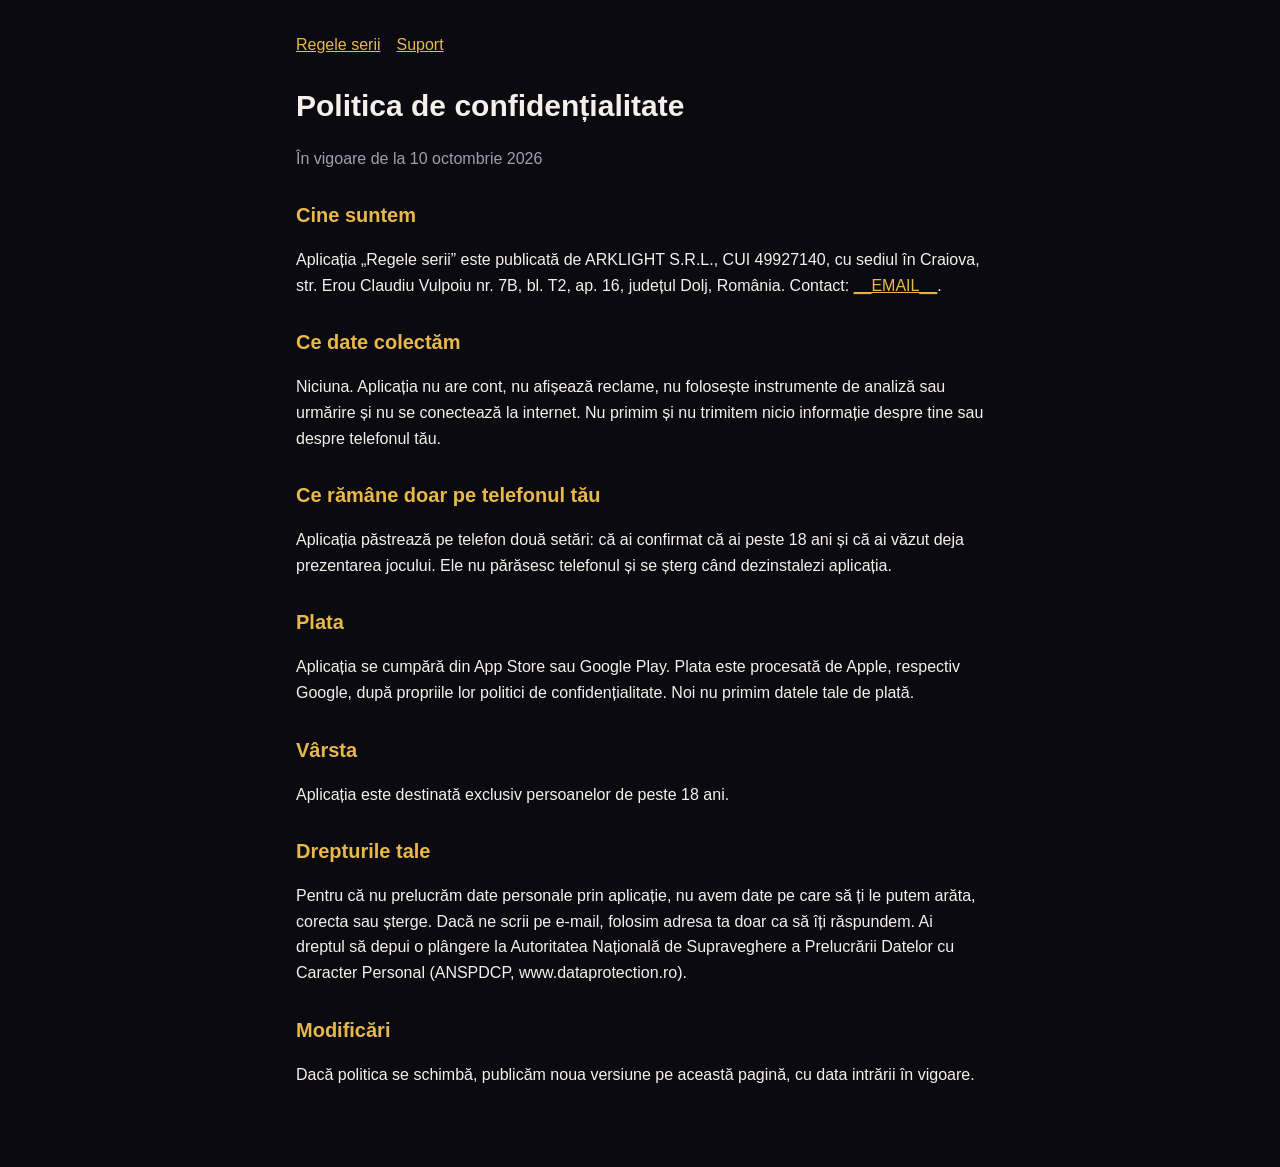
==== confidentialitate.html @ 8ca4d1cf "Politica de confidențialitate și pagina de suport (ciornă, e-mail de completat)" ====
<!doctype html><html lang="ro"><head><meta charset="utf-8"><meta name="viewport" content="width=device-width,initial-scale=1">
<title>Politica de confidențialitate – Regele serii</title><link rel="stylesheet" href="style.css"></head><body><main>
<nav><a href="index.html">Regele serii</a><a href="suport.html">Suport</a></nav>
<h1>Politica de confidențialitate</h1><p class="muted">În vigoare de la 10 octombrie 2026</p>

<h2>Cine suntem</h2>
<p>Aplicația „Regele serii” este publicată de ARKLIGHT S.R.L., CUI 49927140, cu sediul în Craiova, str. Erou Claudiu Vulpoiu nr. 7B, bl. T2, ap. 16, județul Dolj, România. Contact: <a href="mailto:__EMAIL__">__EMAIL__</a>.</p>

<h2>Ce date colectăm</h2>
<p>Niciuna. Aplicația nu are cont, nu afișează reclame, nu folosește instrumente de analiză sau urmărire și nu se conectează la internet. Nu primim și nu trimitem nicio informație despre tine sau despre telefonul tău.</p>

<h2>Ce rămâne doar pe telefonul tău</h2>
<p>Aplicația păstrează pe telefon două setări: că ai confirmat că ai peste 18 ani și că ai văzut deja prezentarea jocului. Ele nu părăsesc telefonul și se șterg când dezinstalezi aplicația.</p>

<h2>Plata</h2>
<p>Aplicația se cumpără din App Store sau Google Play. Plata este procesată de Apple, respectiv Google, după propriile lor politici de confidențialitate. Noi nu primim datele tale de plată.</p>

<h2>Vârsta</h2>
<p>Aplicația este destinată exclusiv persoanelor de peste 18 ani.</p>

<h2>Drepturile tale</h2>
<p>Pentru că nu prelucrăm date personale prin aplicație, nu avem date pe care să ți le putem arăta, corecta sau șterge. Dacă ne scrii pe e-mail, folosim adresa ta doar ca să îți răspundem. Ai dreptul să depui o plângere la Autoritatea Națională de Supraveghere a Prelucrării Datelor cu Caracter Personal (ANSPDCP, www.dataprotection.ro).</p>

<h2>Modificări</h2>
<p>Dacă politica se schimbă, publicăm noua versiune pe această pagină, cu data intrării în vigoare.</p>
</main></body></html>
---- style.css ----
:root{--bg:#0B0A10;--text:#F4F1EA;--muted:#A39DB0;--gold:#E8B84A}
*{box-sizing:border-box}body{margin:0;background:var(--bg);color:var(--text);font:16px/1.6 -apple-system,BlinkMacSystemFont,"Segoe UI",Roboto,sans-serif}
main{max-width:720px;margin:0 auto;padding:32px 16px 64px}h1{font-size:30px;margin:0 0 4px}h2{font-size:20px;margin:28px 0 6px;color:var(--gold)}
p,li{color:var(--text)}.muted{color:var(--muted)}a{color:var(--gold)}nav{margin-bottom:24px}nav a{margin-right:16px}
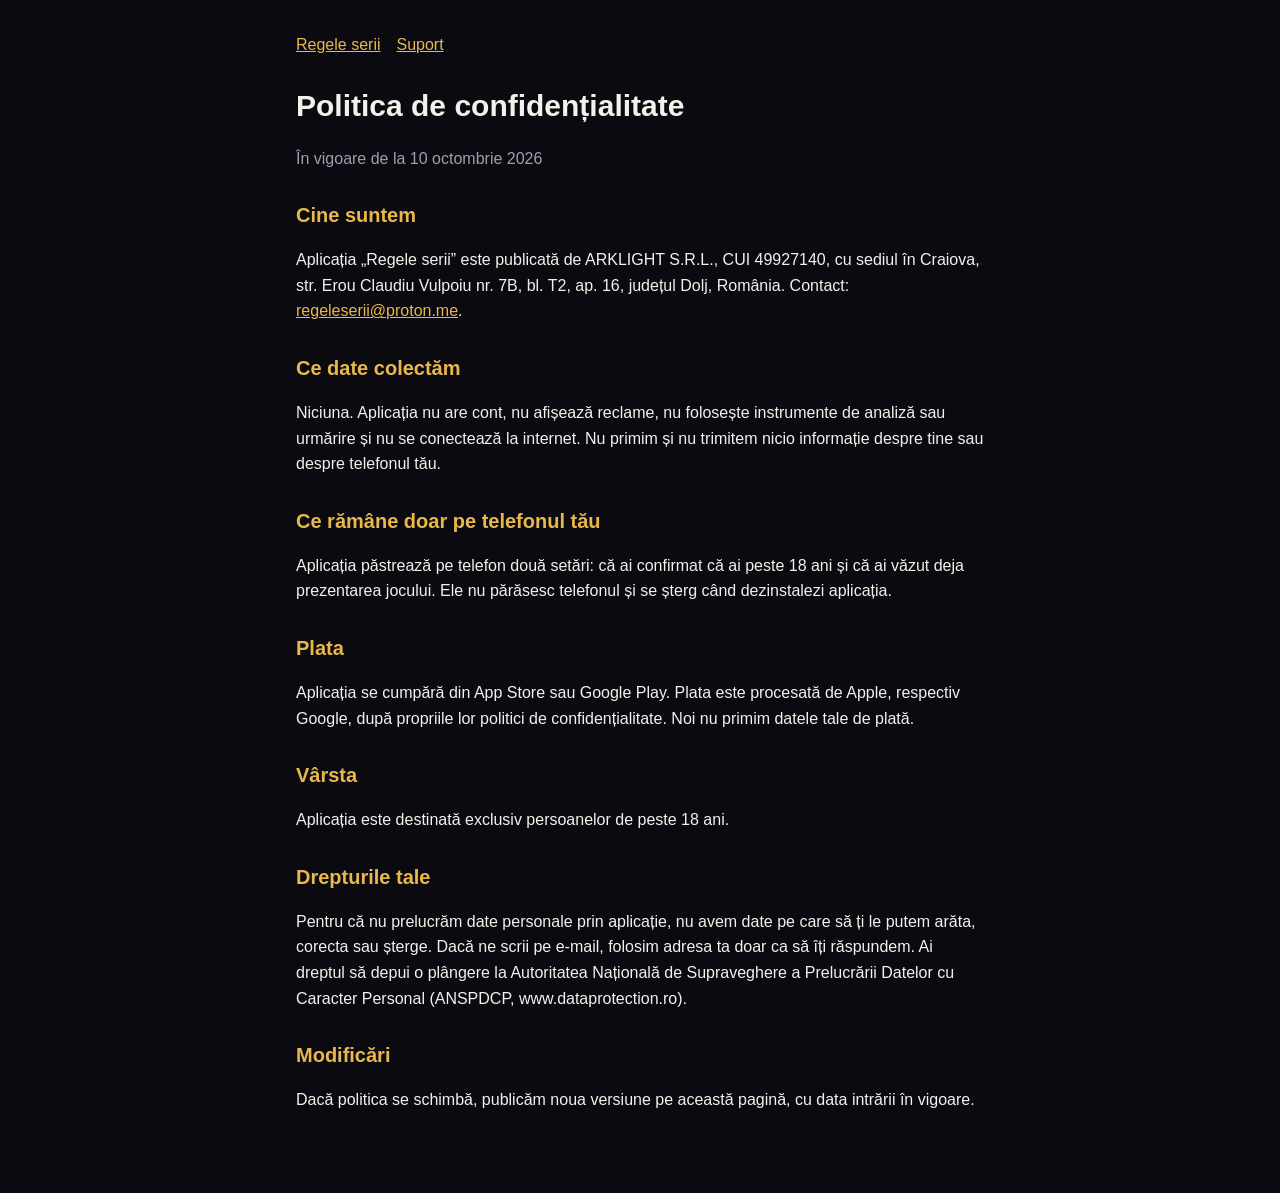
==== commit a4fe8684: "E-mail de contact: regeleserii@proton.me Co-Authored-By: Claude Opus 5.5 <noreply@anthropic.com>" ====
--- a/confidentialitate.html
+++ b/confidentialitate.html
@@ -4,7 +4,7 @@
 <h1>Politica de confidențialitate</h1><p class="muted">În vigoare de la 10 octombrie 2026</p>
 
 <h2>Cine suntem</h2>
-<p>Aplicația „Regele serii” este publicată de ARKLIGHT S.R.L., CUI 49927140, cu sediul în Craiova, str. Erou Claudiu Vulpoiu nr. 7B, bl. T2, ap. 16, județul Dolj, România. Contact: <a href="mailto:__EMAIL__">__EMAIL__</a>.</p>
+<p>Aplicația „Regele serii” este publicată de ARKLIGHT S.R.L., CUI 49927140, cu sediul în Craiova, str. Erou Claudiu Vulpoiu nr. 7B, bl. T2, ap. 16, județul Dolj, România. Contact: <a href="mailto:regeleserii@proton.me">regeleserii@proton.me</a>.</p>
 
 <h2>Ce date colectăm</h2>
 <p>Niciuna. Aplicația nu are cont, nu afișează reclame, nu folosește instrumente de analiză sau urmărire și nu se conectează la internet. Nu primim și nu trimitem nicio informație despre tine sau despre telefonul tău.</p>
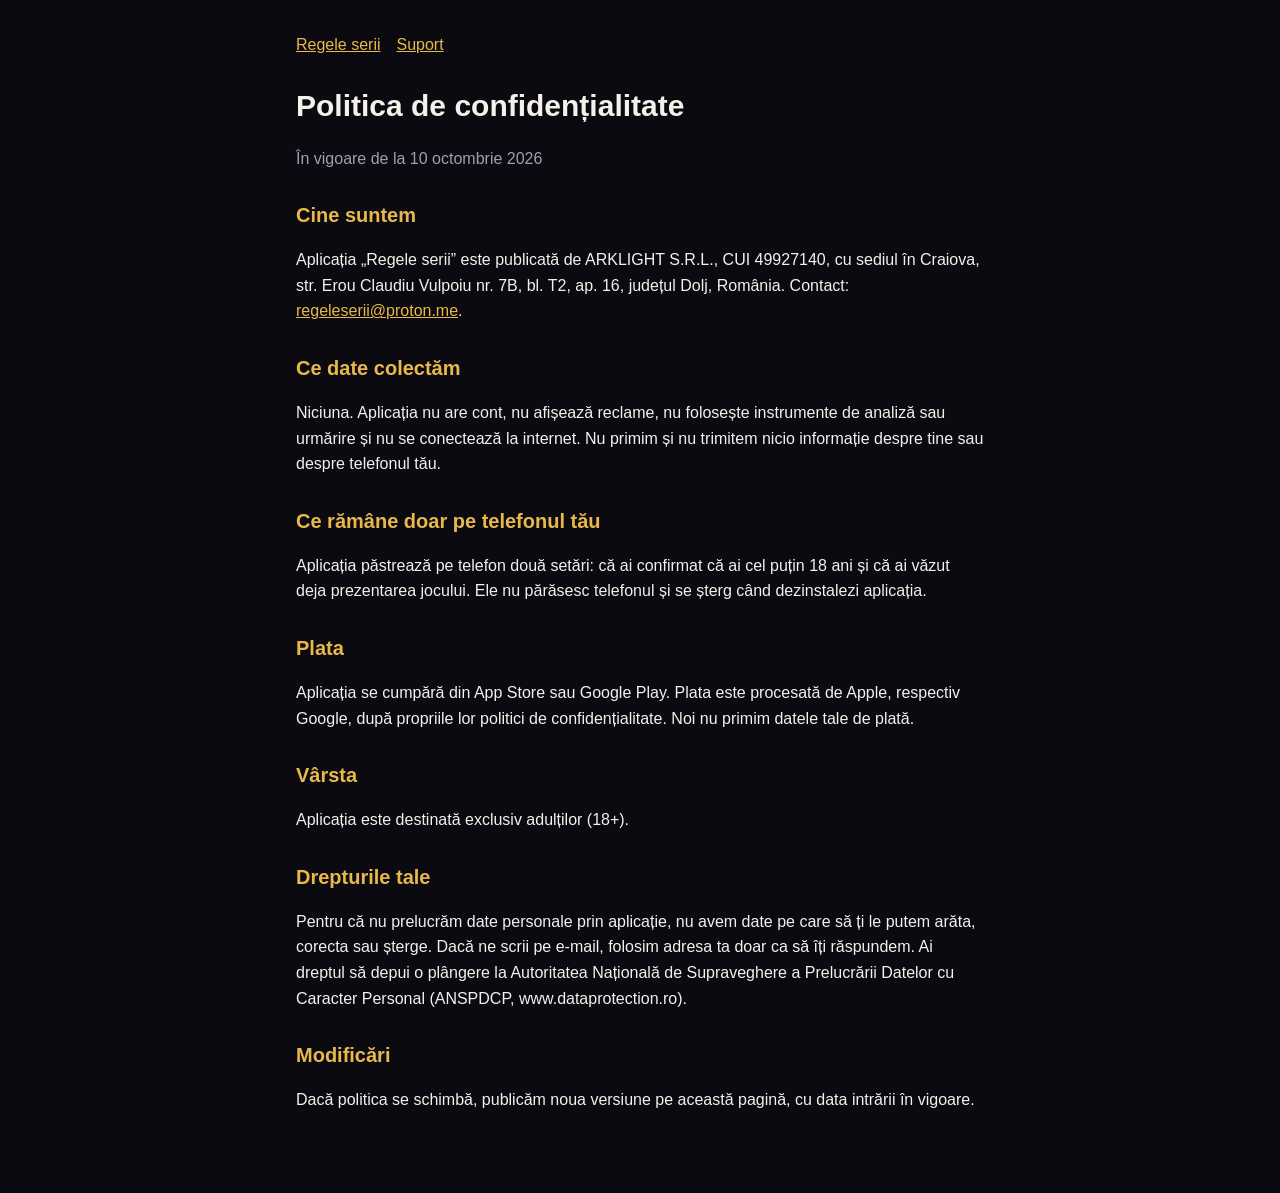
==== commit 3afd2c6d: "„Jocul de cărți”, „cel puțin 18 ani”, „adulților (18+)” Co-Authored-By: Claude Opus 5.5 <noreply@ant" ====
--- a/confidentialitate.html
+++ b/confidentialitate.html
@@ -10,13 +10,13 @@
 <p>Niciuna. Aplicația nu are cont, nu afișează reclame, nu folosește instrumente de analiză sau urmărire și nu se conectează la internet. Nu primim și nu trimitem nicio informație despre tine sau despre telefonul tău.</p>
 
 <h2>Ce rămâne doar pe telefonul tău</h2>
-<p>Aplicația păstrează pe telefon două setări: că ai confirmat că ai peste 18 ani și că ai văzut deja prezentarea jocului. Ele nu părăsesc telefonul și se șterg când dezinstalezi aplicația.</p>
+<p>Aplicația păstrează pe telefon două setări: că ai confirmat că ai cel puțin 18 ani și că ai văzut deja prezentarea jocului. Ele nu părăsesc telefonul și se șterg când dezinstalezi aplicația.</p>
 
 <h2>Plata</h2>
 <p>Aplicația se cumpără din App Store sau Google Play. Plata este procesată de Apple, respectiv Google, după propriile lor politici de confidențialitate. Noi nu primim datele tale de plată.</p>
 
 <h2>Vârsta</h2>
-<p>Aplicația este destinată exclusiv persoanelor de peste 18 ani.</p>
+<p>Aplicația este destinată exclusiv adulților (18+).</p>
 
 <h2>Drepturile tale</h2>
 <p>Pentru că nu prelucrăm date personale prin aplicație, nu avem date pe care să ți le putem arăta, corecta sau șterge. Dacă ne scrii pe e-mail, folosim adresa ta doar ca să îți răspundem. Ai dreptul să depui o plângere la Autoritatea Națională de Supraveghere a Prelucrării Datelor cu Caracter Personal (ANSPDCP, www.dataprotection.ro).</p>
